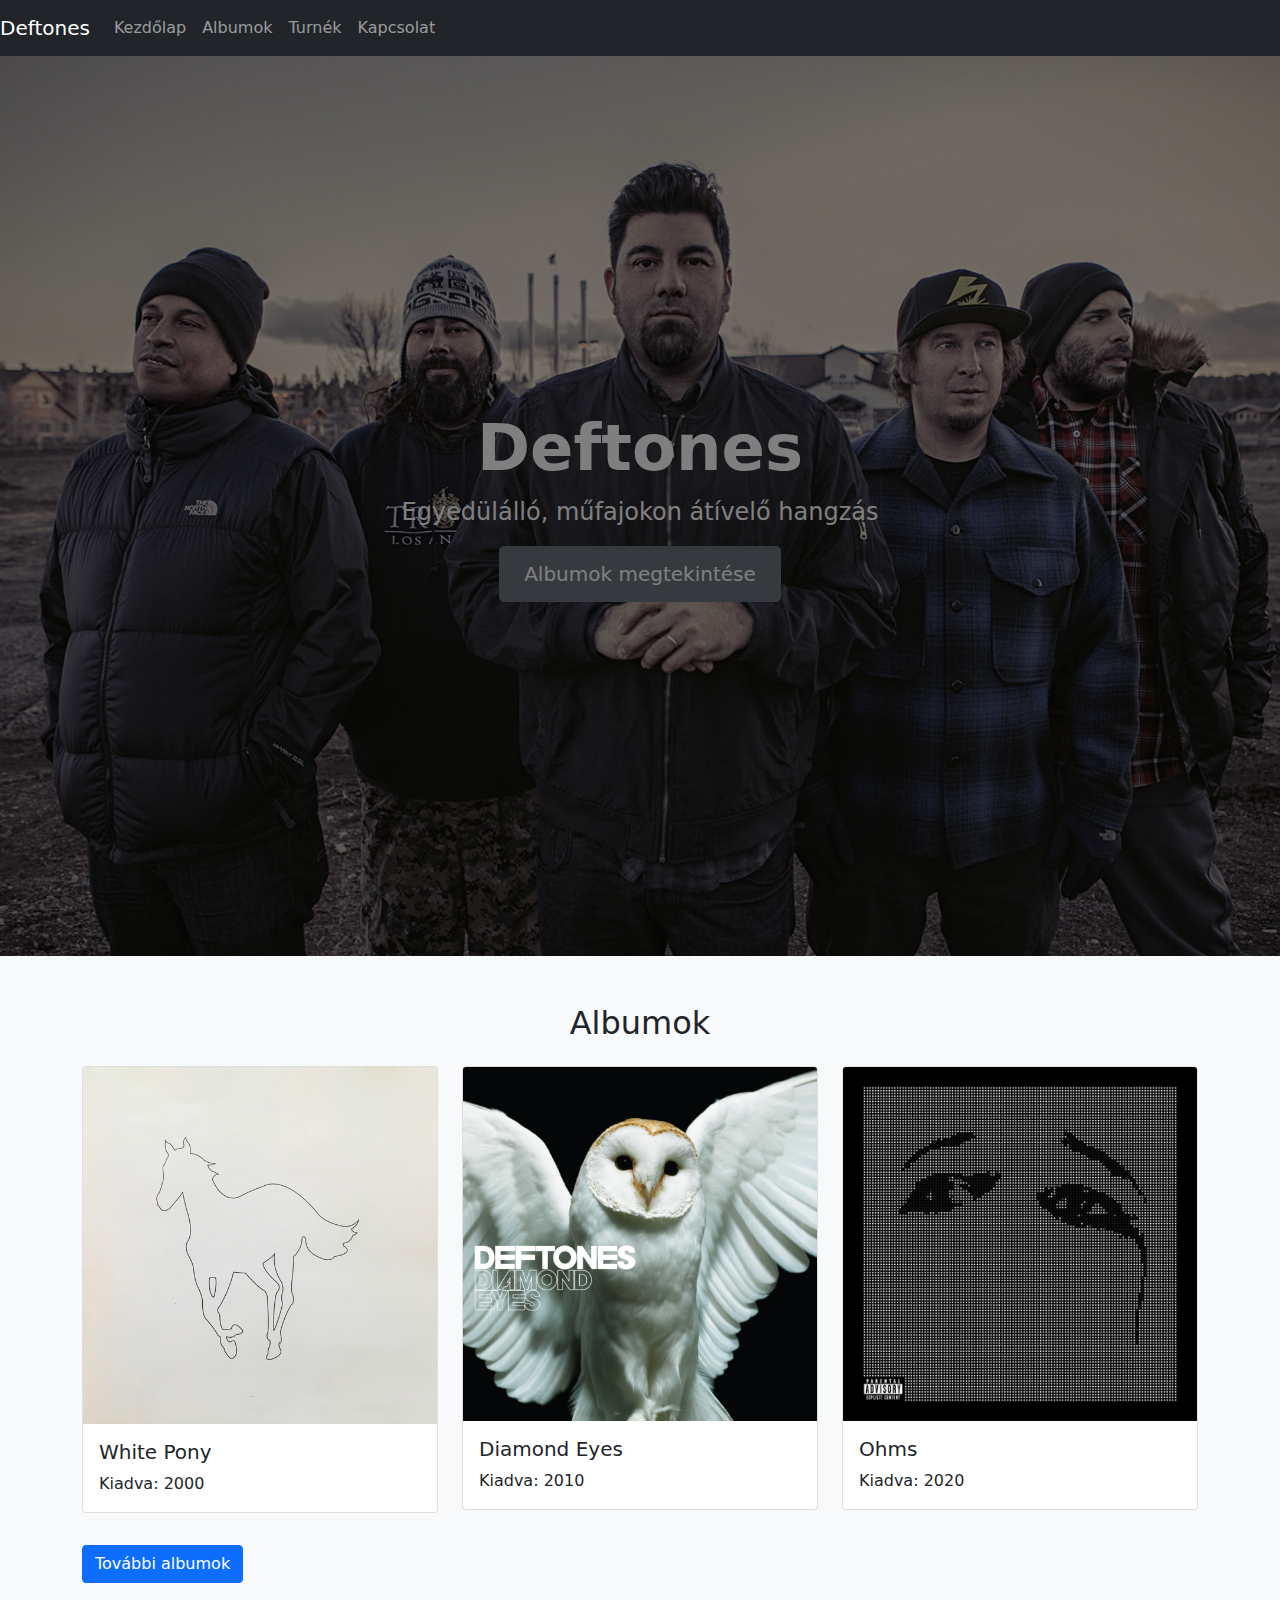
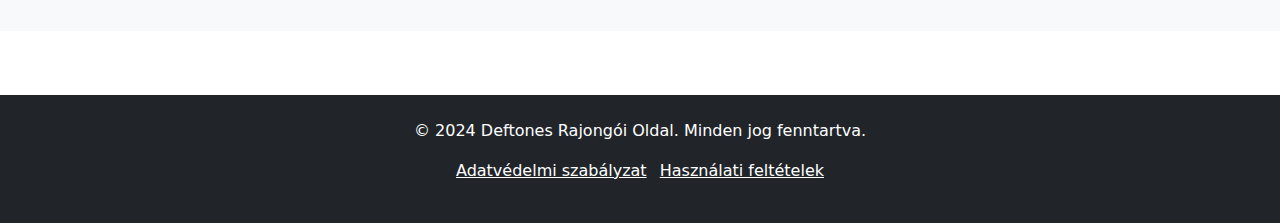
==== deftones/index.html @ 6b71d2ac "Alap fájlok feltöltve" ====
<!DOCTYPE html>
<html lang="hu">
<head>
    <meta charset="UTF-8">
    <meta name="viewport" content="width=device-width, initial-scale=1.0">
    <meta http-equiv="X-UA-Compatible" content="ie=edge">
    <link rel="stylesheet" href="bootstrap.min.css">
    <link rel="stylesheet" href="style.css">
    <title>Deftones Rajongói Oldal</title>
</head>
<body>
    <nav class="navbar navbar-expand-lg navbar-dark bg-dark">
        <a class="navbar-brand" href="#">Deftones</a>
        <button class="navbar-toggler" type="button" data-toggle="collapse" data-target="#navbarNav" aria-controls="navbarNav" aria-expanded="false" aria-label="Toggle navigation">
            <span class="navbar-toggler-icon"></span>
        </button>
        <div class="collapse navbar-collapse" id="navbarNav">
            <ul class="navbar-nav ml-auto">
                <li class="nav-item active">
                    <a class="nav-link" href="#">Kezdőlap</a>
                </li>
                <li class="nav-item">
                    <a class="nav-link" href="#albums">Albumok</a>
                </li>
                <li class="nav-item">
                    <a class="nav-link" href="#tours">Turnék</a>
                </li>
                <li class="nav-item">
                    <a class="nav-link" href="#contact">Kapcsolat</a>
                </li>
            </ul>
        </div>
    </nav>
    <header class="hero-section d-flex align-items-center justify-content-center">
        <div class="text-center">
            <h1 class="display-4 text-white">Deftones</h1>
            <p class="lead text-white">Egyedülálló, műfajokon átívelő hangzás</p>
            <a href="#albums" class="btn btn-secondary btn-lg">Albumok megtekintése</a>
        </div>
    </header>
    <section id="albums" class="py-5">
        <div class="container">
            <h2 class="text-center mb-4">Albumok</h2>
            <div class="row">
                <div class="col-md-4">
                    <div class="card">
                        <img src="kepek/whitepony.jpg" class="card-img-top" alt="White Pony lemezborító">
                        <div class="card-body">
                            <h5 class="card-title">White Pony</h5>
                            <p class="card-text">Kiadva: 2000</p>
                        </div>
                    </div>
                </div>
                <div class="col-md-4">
                    <div class="card">
                        <img src="kepek/diamondeyes.jpg" class="card-img-top" alt="Diamond Eyes lemezborító">
                        <div class="card-body">
                            <h5 class="card-title">Diamond Eyes</h5>
                            <p class="card-text">Kiadva: 2010</p>
                        </div>
                    </div>
                </div>
                <div class="col-md-4">
                    <div class="card">
                        <img src="kepek/ohms.jpg" class="card-img-top" alt="Ohms lemezborító">
                        <div class="card-body">
                            <h5 class="card-title">Ohms</h5>
                            <p class="card-text">Kiadva: 2020</p>
                        </div>
                    </div>
                </div>
            </div>
            <input type="checkbox" id="toggleInfo">
            <label for="toggleInfo" class="btn btn-primary">További albumok</label>
            <div id="moreInfo">
                <div class="row">
                    <div class="col-md-4">
                        <div class="card">
                            <img src="kepek/adrenaline.jpg" class="card-img-top" alt="Adrenaline lemezborító">
                            <div class="card-body">
                                <h5 class="card-title">Adrenaline</h5>
                                <p class="card-text">Kiadva: 1995</p>
                            </div>
                        </div>
                    </div>
                    <div class="col-md-4">
                        <div class="card">
                            <img src="kepek/aroundthefur.jpg" class="card-img-top" alt="Around the Fur lemezborító">
                            <div class="card-body">
                                <h5 class="card-title">Around the Fur</h5>
                                <p class="card-text">Kiadva: 1997</p>
                            </div>
                        </div>
                    </div>
                    <div class="col-md-4">
                        <div class="card">
                            <img src="kepek/deftones.jpg" class="card-img-top" alt="Önelnevezett Deftones lemezborító">
                            <div class="card-body">
                                <h5 class="card-title">Deftones</h5>
                                <p class="card-text">Kiadva: 2003</p>
                            </div>
                        </div>
                    </div>
                </div>
            </div>
        </div>
    </section>
    <footer class="bg-dark text-white py-4">
        <div class="container text-center">
            <p>&copy; 2024 Deftones Rajongói Oldal. Minden jog fenntartva.</p>
            <ul class="list-inline">
                <li class="list-inline-item"><a href="#" class="text-white">Adatvédelmi szabályzat</a></li>
                <li class="list-inline-item"><a href="#" class="text-white">Használati feltételek</a></li>
            </ul>
        </div>
    </footer>
</body>
</html>
---- deftones/style.css ----
.hero-section {
    height: 100vh;
    background-image: url('kepek/cover.jpg');
    background-size: cover;
    background-position: center;
    position: relative;
}

.hero-section::before {
    content: '';
    position: absolute;
    top: 0;
    left: 0;
    width: 100%;
    height: 100%;
    background: rgba(0, 0, 0, 0.5);
}

.hero-section h1 {
    font-size: 4rem;
    font-weight: bold;
}

.hero-section p {
    font-size: 1.5rem;
}

.btn-lg {
    padding: 0.75rem 1.5rem;
    font-size: 1.25rem;
}

#albums {
    background-color: #f8f9fa;
}

.card {
    margin-bottom: 2rem;
    transition: transform 0.3s;
}

.card:hover {
    transform: scale(1.05);
}

footer {
    margin-top: 4rem;
}



/* Hide the actual checkbox */
input[type="checkbox"] {
    display: none;
}

/* Initially hide the content */
#moreInfo {
    display: none;
}

/* When the checkbox is checked, show the content */
input[type="checkbox"]:checked + label + #moreInfo {
    display: block;
}

/* When the checkbox is checked, hide the button (label) */
input[type="checkbox"]:checked + label {
    display: none;
}

/* Optionally, add hover effect like Bootstrap button */
label:hover {
    background-color: #0056b3;
}
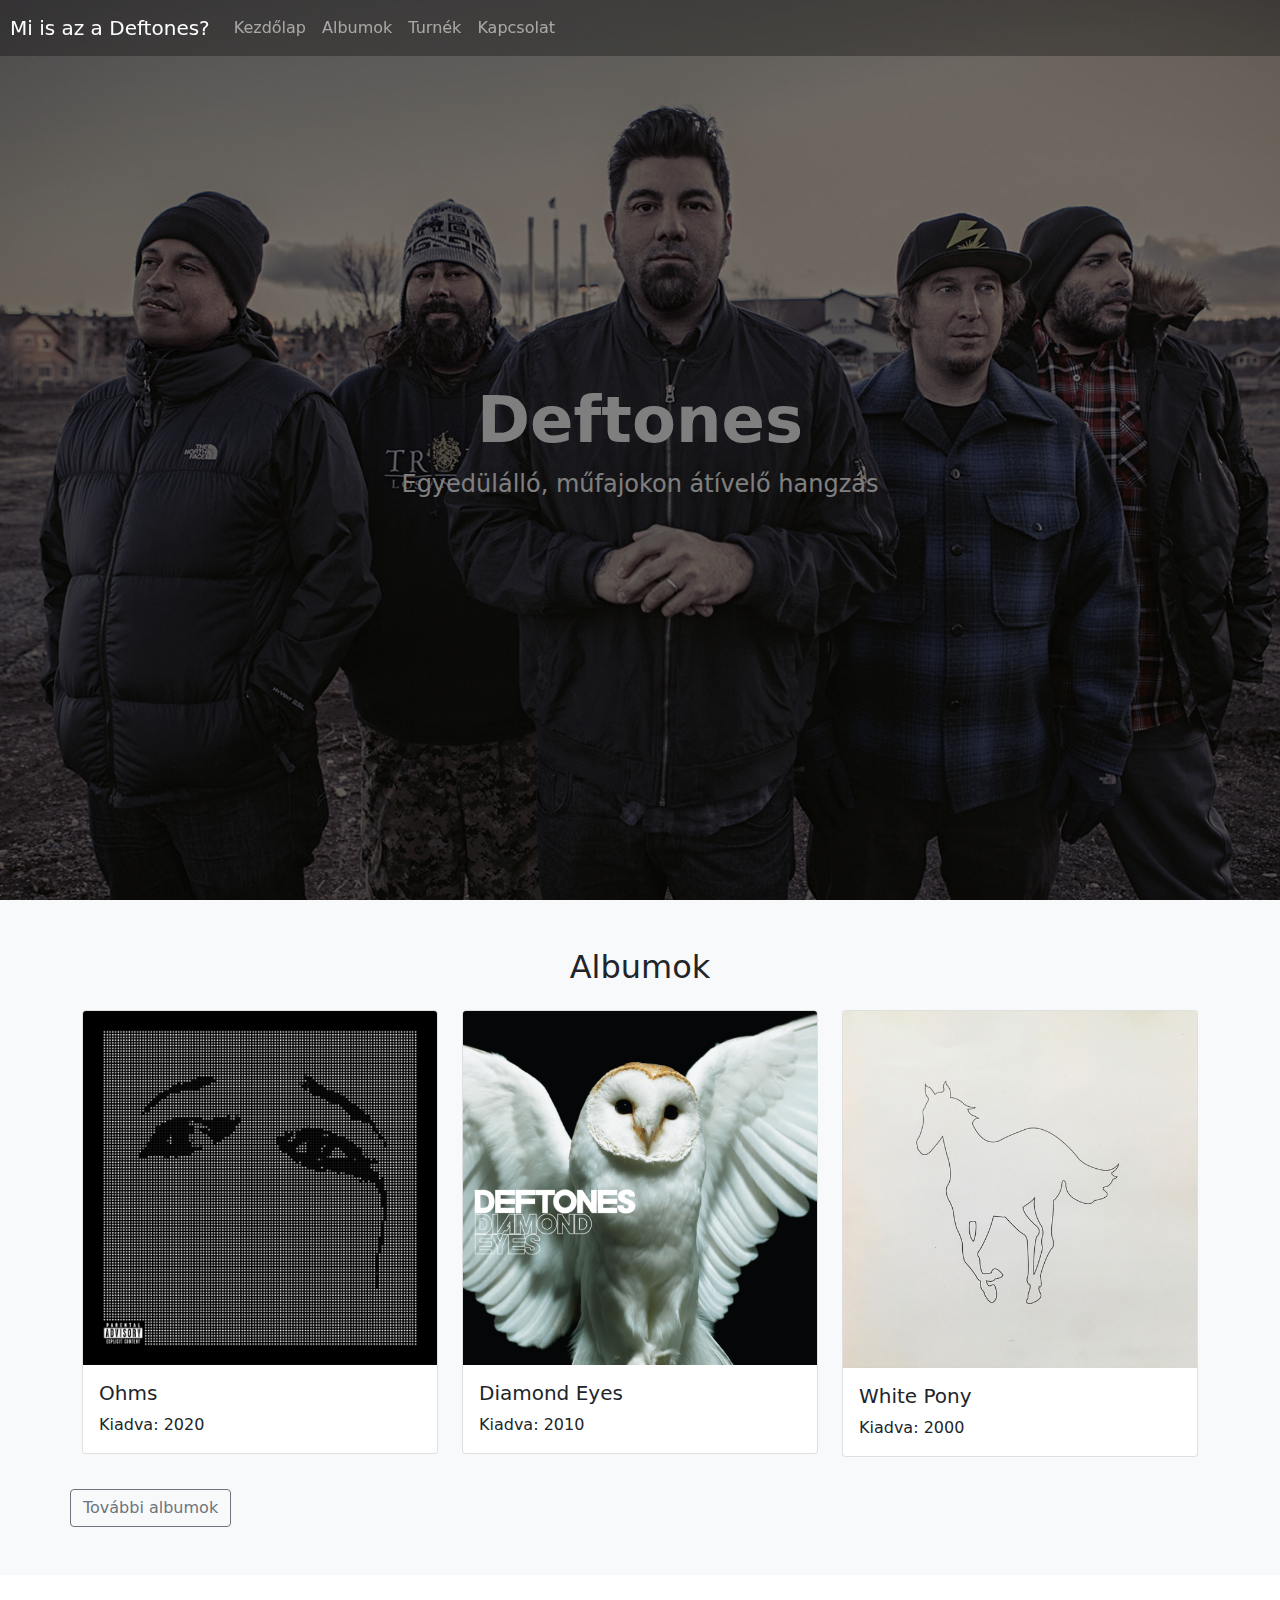
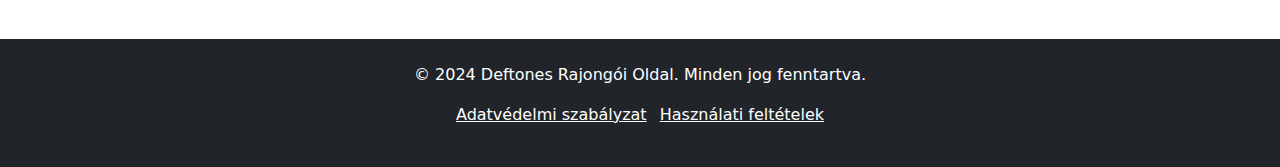
==== commit 242e4a60: "Wiki hozzáadva" ====
--- a/deftones/index.html
+++ b/deftones/index.html
@@ -9,15 +9,15 @@
     <title>Deftones Rajongói Oldal</title>
 </head>
 <body>
-    <nav class="navbar navbar-expand-lg navbar-dark bg-dark">
-        <a class="navbar-brand" href="#">Deftones</a>
+    <nav class="navbar navbar-expand-lg navbar-dark fixed-top">
+        <a class="navbar-brand" href="wiki.html" target="_self">Mi is az a Deftones?</a>
         <button class="navbar-toggler" type="button" data-toggle="collapse" data-target="#navbarNav" aria-controls="navbarNav" aria-expanded="false" aria-label="Toggle navigation">
             <span class="navbar-toggler-icon"></span>
         </button>
         <div class="collapse navbar-collapse" id="navbarNav">
             <ul class="navbar-nav ml-auto">
                 <li class="nav-item active">
-                    <a class="nav-link" href="#">Kezdőlap</a>
+                    <a class="nav-link" href="index.html">Kezdőlap</a>
                 </li>
                 <li class="nav-item">
                     <a class="nav-link" href="#albums">Albumok</a>
@@ -35,7 +35,6 @@
         <div class="text-center">
             <h1 class="display-4 text-white">Deftones</h1>
             <p class="lead text-white">Egyedülálló, műfajokon átívelő hangzás</p>
-            <a href="#albums" class="btn btn-secondary btn-lg">Albumok megtekintése</a>
         </div>
     </header>
     <section id="albums" class="py-5">
@@ -44,10 +43,10 @@
             <div class="row">
                 <div class="col-md-4">
                     <div class="card">
-                        <img src="kepek/whitepony.jpg" class="card-img-top" alt="White Pony lemezborító">
+                        <img src="kepek/ohms.jpg" class="card-img-top" alt="Ohms lemezborító">
                         <div class="card-body">
-                            <h5 class="card-title">White Pony</h5>
-                            <p class="card-text">Kiadva: 2000</p>
+                            <h5 class="card-title">Ohms</h5>
+                            <p class="card-text">Kiadva: 2020</p>
                         </div>
                     </div>
                 </div>
@@ -62,24 +61,52 @@
                 </div>
                 <div class="col-md-4">
                     <div class="card">
-                        <img src="kepek/ohms.jpg" class="card-img-top" alt="Ohms lemezborító">
+                        <img src="kepek/whitepony.jpg" class="card-img-top" alt="White Pony lemezborító">
                         <div class="card-body">
-                            <h5 class="card-title">Ohms</h5>
-                            <p class="card-text">Kiadva: 2020</p>
+                            <h5 class="card-title">White Pony</h5>
+                            <p class="card-text">Kiadva: 2000</p>
                         </div>
                     </div>
-                </div>
             </div>
             <input type="checkbox" id="toggleInfo">
-            <label for="toggleInfo" class="btn btn-primary">További albumok</label>
+            <label for="toggleInfo" class="btn btn-outline-secondary w-auto">További albumok</label>
             <div id="moreInfo">
                 <div class="row">
                     <div class="col-md-4">
                         <div class="card">
-                            <img src="kepek/adrenaline.jpg" class="card-img-top" alt="Adrenaline lemezborító">
+                            <img src="kepek/gore.png" class="card-img-top" alt="Gore lemezborító">
                             <div class="card-body">
-                                <h5 class="card-title">Adrenaline</h5>
-                                <p class="card-text">Kiadva: 1995</p>
+                                <h5 class="card-title">Gore</h5>
+                                <p class="card-text">Kiadva: 2016</p>
+                            </div>
+                        </div>
+                    </div>
+                    <div class="col-md-4">
+                        <div class="card">
+                            <img src="kepek/koinoyokan.jpg" class="card-img-top" alt="Koi No Yokan lemezborító">
+                            <div class="card-body">
+                                <h5 class="card-title">Koi No Yokan</h5>
+                                <p class="card-text">Kiadva: 2012</p>
+                            </div>
+                        </div>
+                    </div>
+                    <div class="col-md-4">
+                        <div class="card">
+                            <img src="kepek/saturdaynightwrist.jpg" class="card-img-top" alt="Saturday Night Wrist lemezborító">
+                            <div class="card-body">
+                                <h5 class="card-title">Saturday Night Wrist</h5>
+                                <p class="card-text">Kiadva: 2006</p>
+                            </div>
+                        </div>
+                    </div>
+                </div>
+                <div class="row">
+                    <div class="col-md-4">
+                        <div class="card">
+                            <img src="kepek/deftones.jpg" class="card-img-top" alt="Önelnevezett Deftones lemezborító">
+                            <div class="card-body">
+                                <h5 class="card-title">Deftones</h5>
+                                <p class="card-text">Kiadva: 2003</p>
                             </div>
                         </div>
                     </div>
@@ -94,10 +121,10 @@
                     </div>
                     <div class="col-md-4">
                         <div class="card">
-                            <img src="kepek/deftones.jpg" class="card-img-top" alt="Önelnevezett Deftones lemezborító">
+                            <img src="kepek/adrenaline.jpg" class="card-img-top" alt="Adrenaline lemezborító">
                             <div class="card-body">
-                                <h5 class="card-title">Deftones</h5>
-                                <p class="card-text">Kiadva: 2003</p>
+                                <h5 class="card-title">Adrenaline</h5>
+                                <p class="card-text">Kiadva: 1995</p>
                             </div>
                         </div>
                     </div>
--- a/deftones/style.css
+++ b/deftones/style.css
@@ -47,29 +47,40 @@
     margin-top: 4rem;
 }
 
+nav {
+    background-color: rgba(0, 0, 0, 0.3);
+    padding-left: 10px
+}
 
+nav .nav-link {
+    transition: color 0.3s ease;
+}
 
-/* Hide the actual checkbox */
+nav .nav-link:hover {
+    color: #ffffff;
+}
+
+/* Checkbox elrejtése */
 input[type="checkbox"] {
     display: none;
 }
 
-/* Initially hide the content */
+/* Több információ (albumok) kezdetleges elrejtése */
 #moreInfo {
     display: none;
 }
 
-/* When the checkbox is checked, show the content */
+/* Ha a checkbox be lett pipálva a "gomb" által, mutassa a többi albumot */
 input[type="checkbox"]:checked + label + #moreInfo {
     display: block;
 }
 
-/* When the checkbox is checked, hide the button (label) */
+/* Elrejti a gombot ha be van pipálva a checkbox */
 input[type="checkbox"]:checked + label {
     display: none;
 }
 
-/* Optionally, add hover effect like Bootstrap button */
+/* Hover effektus */
 label:hover {
     background-color: #0056b3;
 }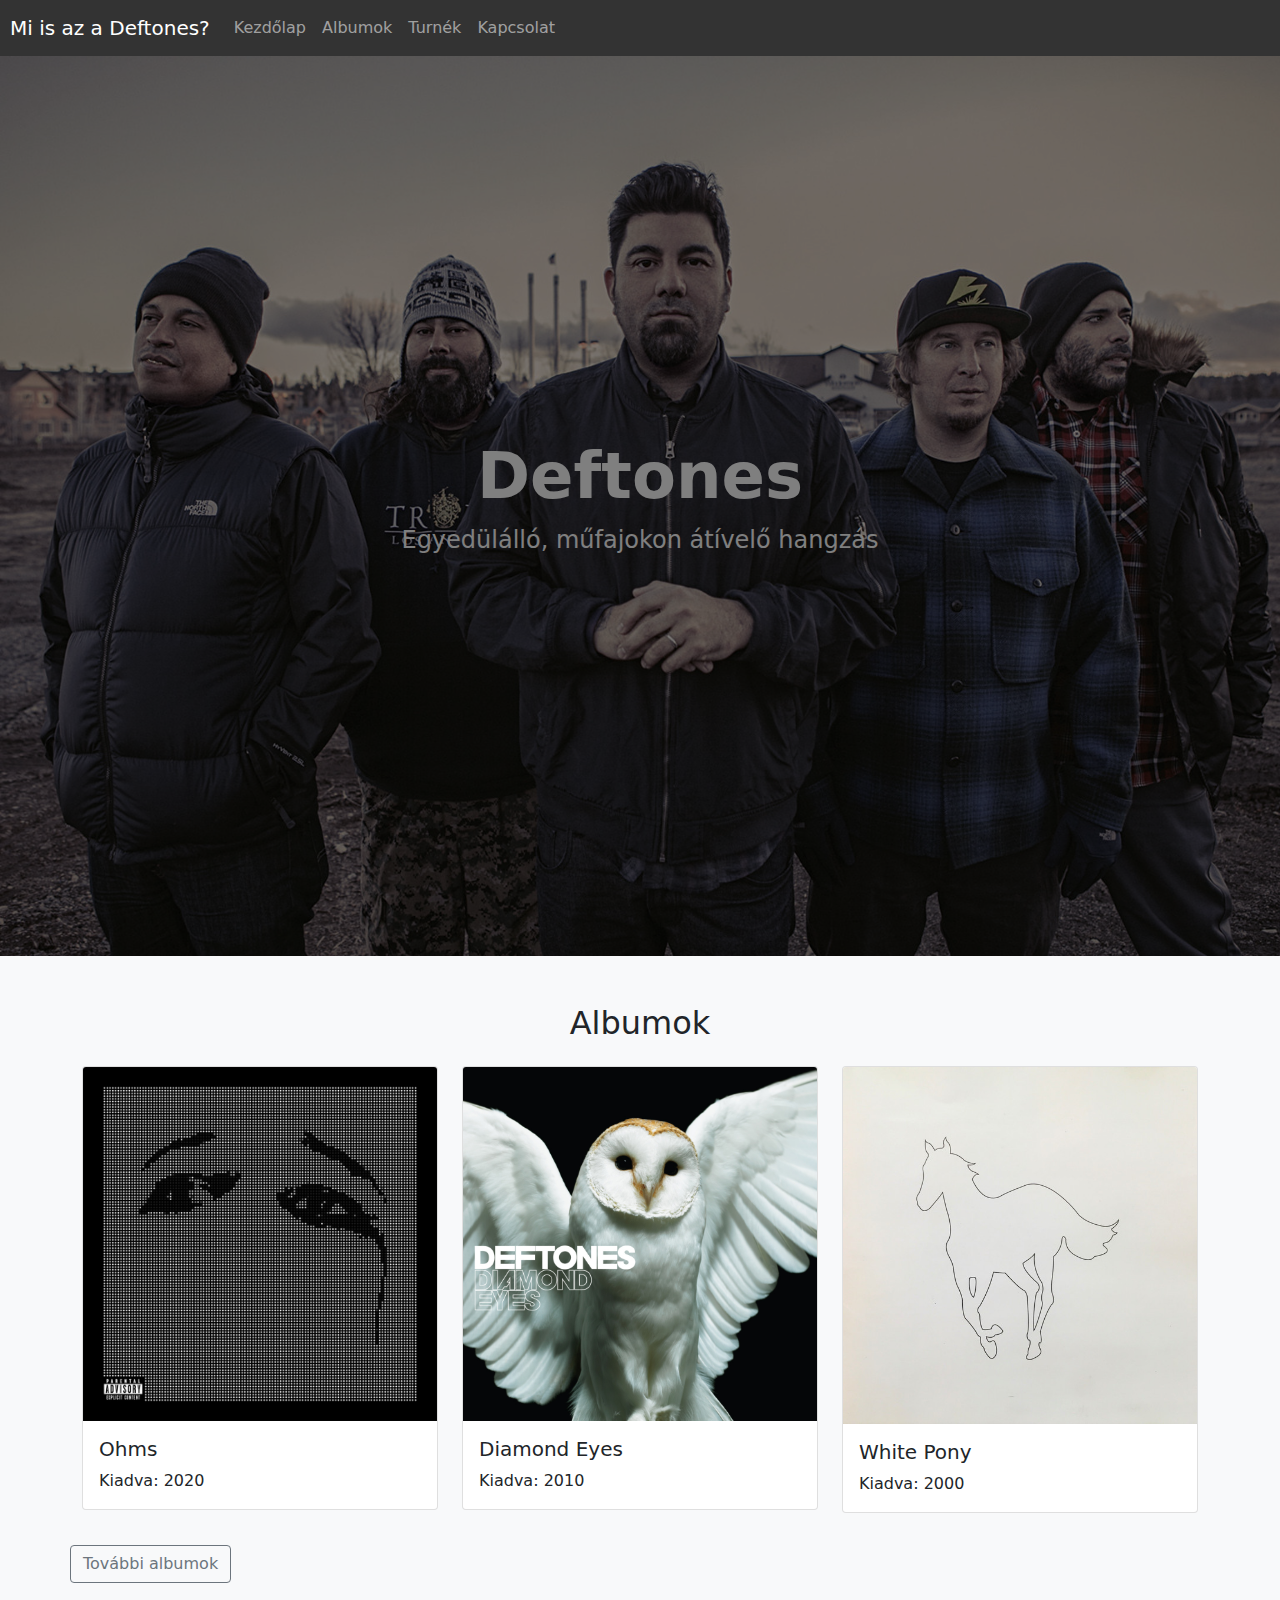
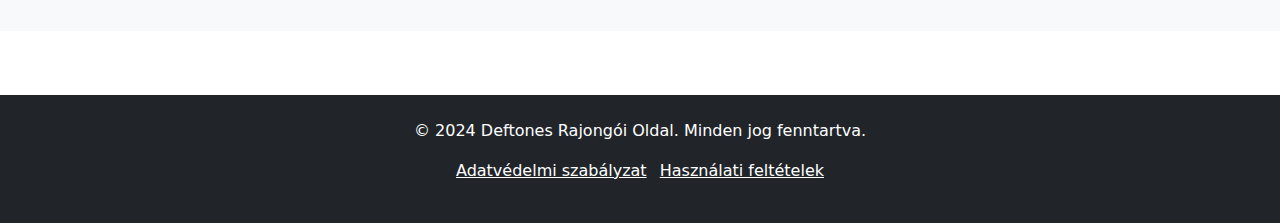
==== commit 521a1e57: "frissitések" ====
--- a/deftones/index.html
+++ b/deftones/index.html
@@ -9,7 +9,7 @@
     <title>Deftones Rajongói Oldal</title>
 </head>
 <body>
-    <nav class="navbar navbar-expand-lg navbar-dark fixed-top">
+    <nav class="navbar navbar-expand-lg navbar-dark">
         <a class="navbar-brand" href="wiki.html" target="_self">Mi is az a Deftones?</a>
         <button class="navbar-toggler" type="button" data-toggle="collapse" data-target="#navbarNav" aria-controls="navbarNav" aria-expanded="false" aria-label="Toggle navigation">
             <span class="navbar-toggler-icon"></span>
--- a/deftones/style.css
+++ b/deftones/style.css
@@ -1,3 +1,5 @@
+
+
 .hero-section {
     height: 100vh;
     background-image: url('kepek/cover.jpg');
@@ -48,7 +50,7 @@
 }
 
 nav {
-    background-color: rgba(0, 0, 0, 0.3);
+    background-color: rgba(0, 0, 0, 0.8);
     padding-left: 10px
 }
 
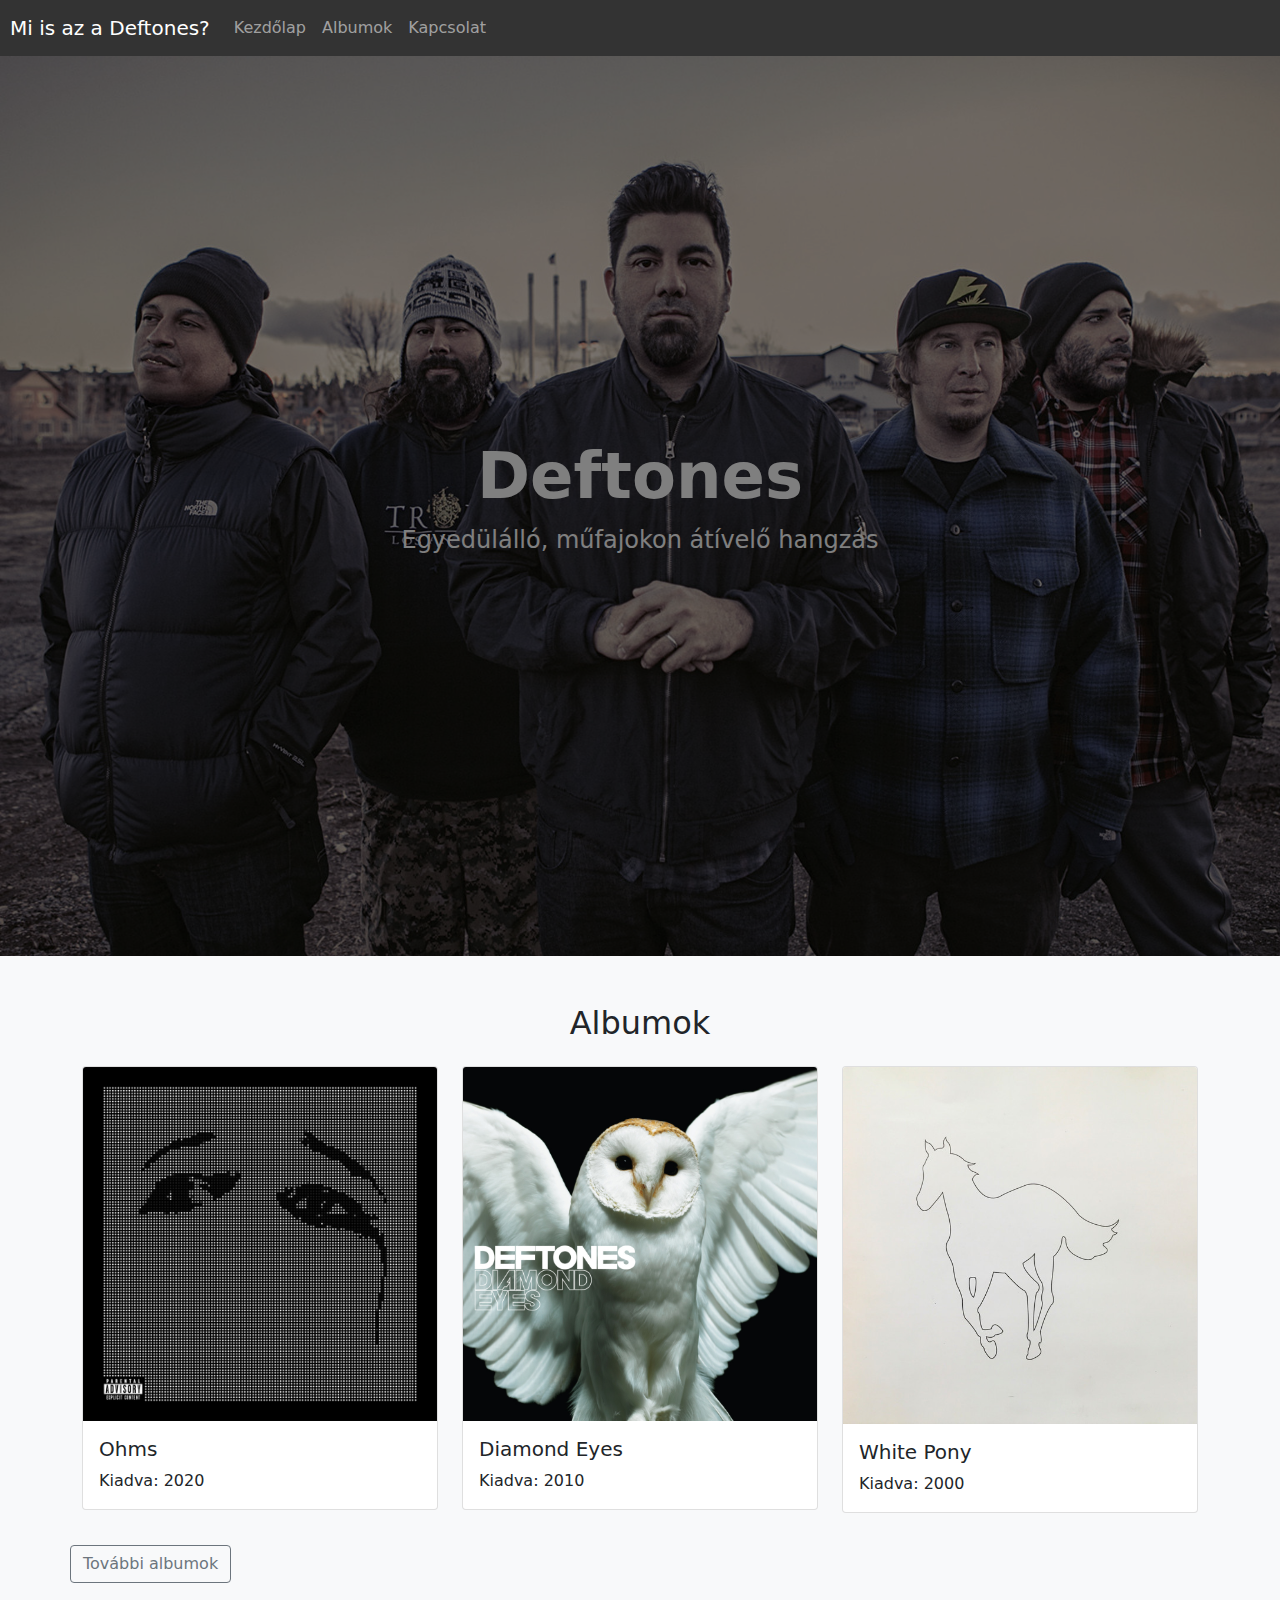
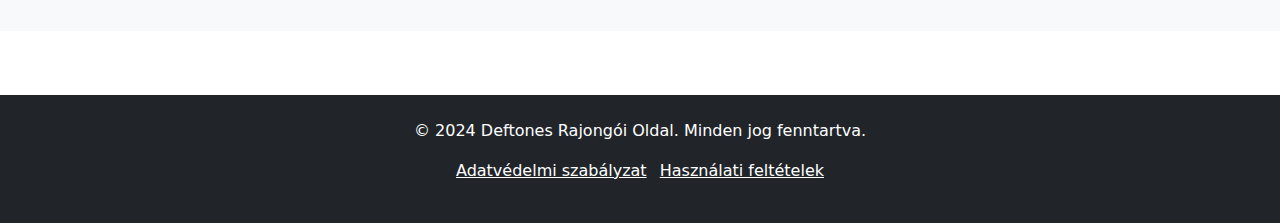
==== commit ec568832: "Add files via upload" ====
--- a/deftones/index.html
+++ b/deftones/index.html
@@ -23,10 +23,7 @@
                     <a class="nav-link" href="#albums">Albumok</a>
                 </li>
                 <li class="nav-item">
-                    <a class="nav-link" href="#tours">Turnék</a>
-                </li>
-                <li class="nav-item">
-                    <a class="nav-link" href="#contact">Kapcsolat</a>
+                    <a class="nav-link" href="contact.html">Kapcsolat</a>
                 </li>
             </ul>
         </div>
--- a/deftones/style.css
+++ b/deftones/style.css
@@ -1,5 +1,3 @@
-
-
 .hero-section {
     height: 100vh;
     background-image: url('kepek/cover.jpg');
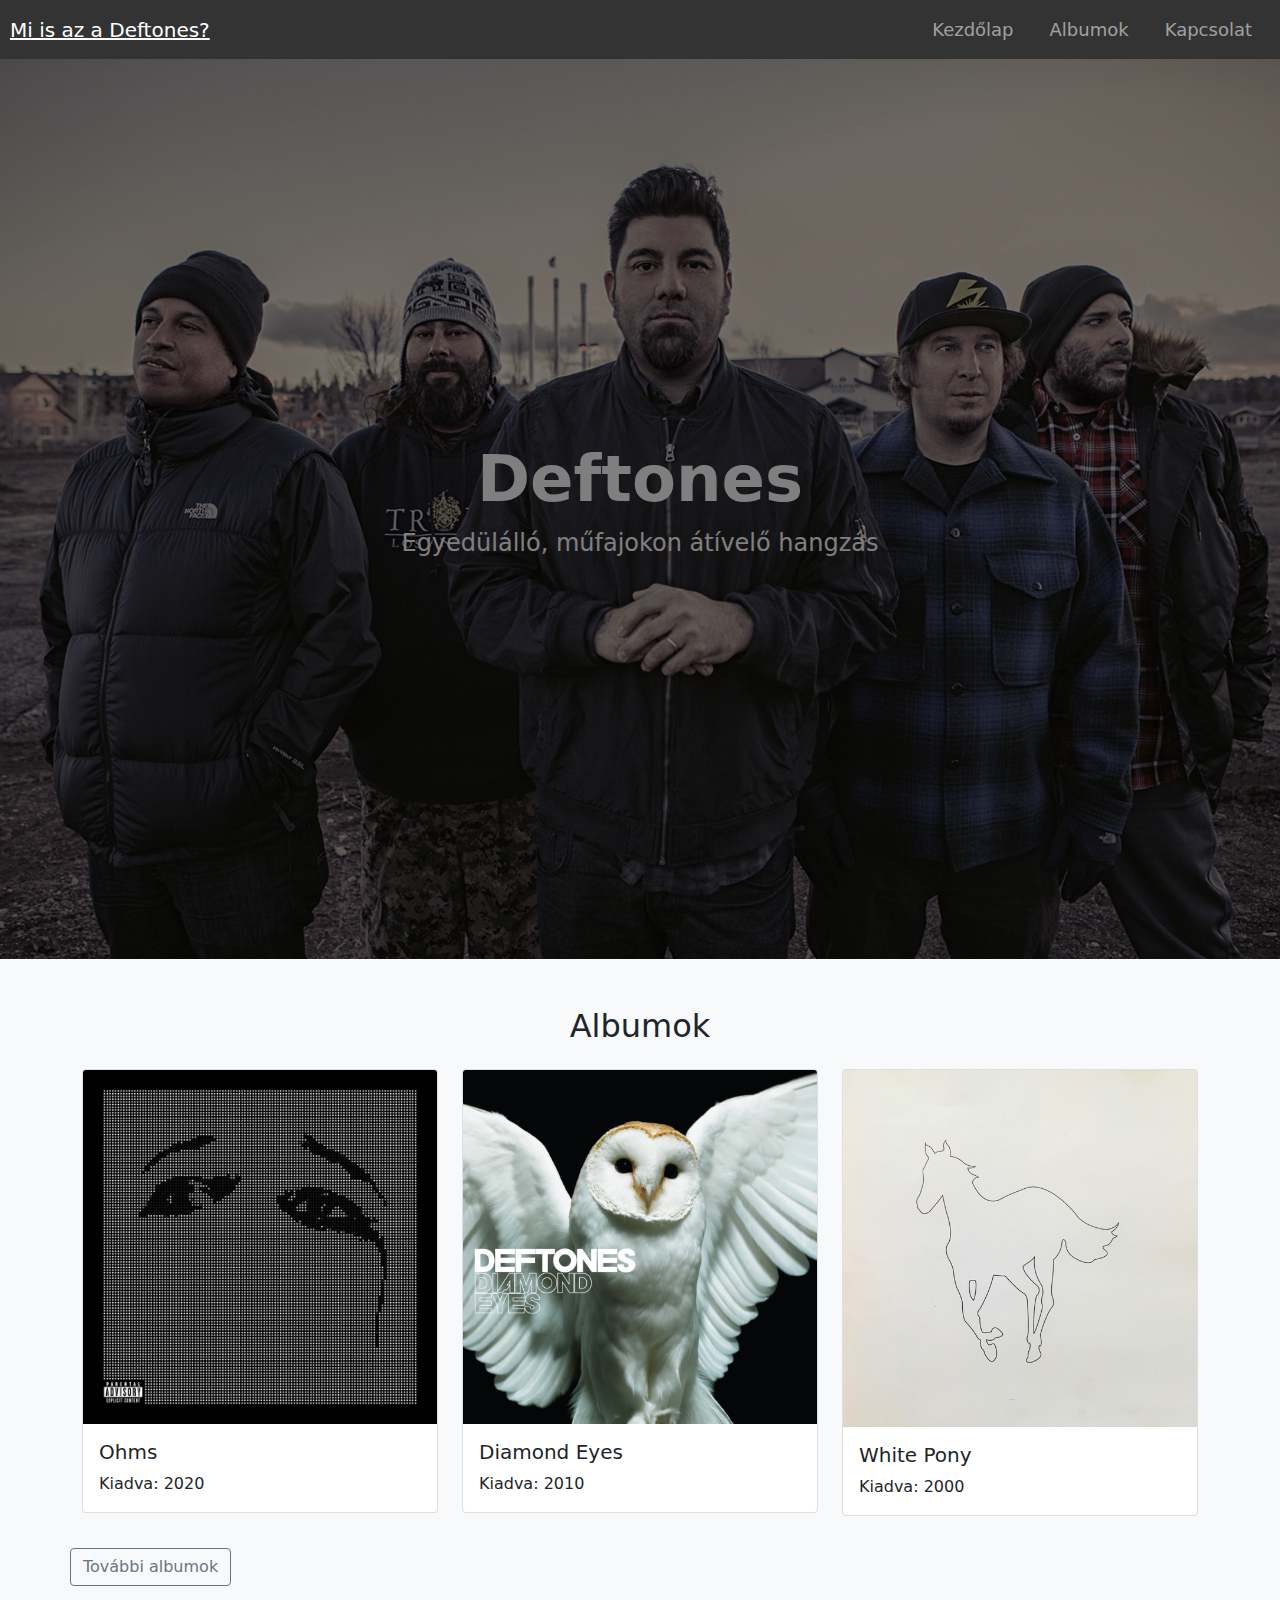
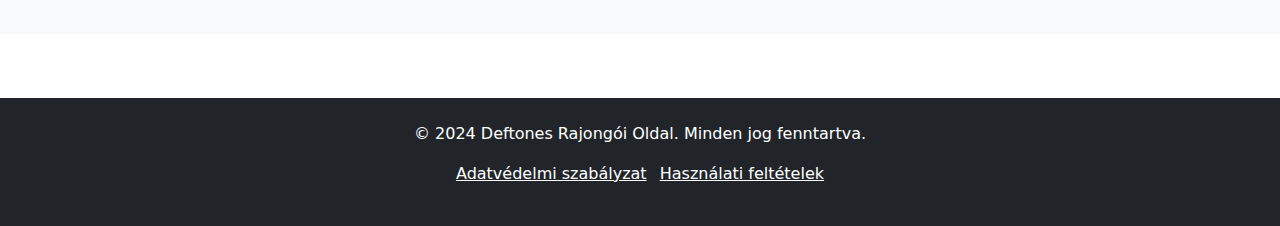
==== commit 7d4765ab: "hol marad a reszponzivitas?xd" ====
--- a/deftones/index.html
+++ b/deftones/index.html
@@ -6,16 +6,17 @@
     <meta http-equiv="X-UA-Compatible" content="ie=edge">
     <link rel="stylesheet" href="bootstrap.min.css">
     <link rel="stylesheet" href="style.css">
+    <script src="https://cdn.jsdelivr.net/npm/bootstrap@5.3.3/dist/js/bootstrap.bundle.min.js"></script>
     <title>Deftones Rajongói Oldal</title>
 </head>
 <body>
-    <nav class="navbar navbar-expand-lg navbar-dark">
-        <a class="navbar-brand" href="wiki.html" target="_self">Mi is az a Deftones?</a>
-        <button class="navbar-toggler" type="button" data-toggle="collapse" data-target="#navbarNav" aria-controls="navbarNav" aria-expanded="false" aria-label="Toggle navigation">
+    <nav class="navbar navbar-expand-md navbar-dark">
+        <a class="navbar-brand" href="wiki.html" target="_self" id="wikiTitle">Mi is az a Deftones?</a>
+        <button class="navbar-toggler" type="button" data-bs-toggle="collapse" data-bs-target="#navbarNav" aria-controls="navbarNav" aria-expanded="false" aria-label="Toggle navigation">
             <span class="navbar-toggler-icon"></span>
         </button>
         <div class="collapse navbar-collapse" id="navbarNav">
-            <ul class="navbar-nav ml-auto">
+            <ul class="navbar-nav justify-content-end ms-auto">
                 <li class="nav-item active">
                     <a class="nav-link" href="index.html">Kezdőlap</a>
                 </li>
@@ -38,27 +39,27 @@
         <div class="container">
             <h2 class="text-center mb-4">Albumok</h2>
             <div class="row">
-                <div class="col-md-4">
+                <div class="col-sm-12 col-md-4">
                     <div class="card">
-                        <img src="kepek/ohms.jpg" class="card-img-top" alt="Ohms lemezborító">
+                        <a href="https://www.youtube.com/playlist?list=OLAK5uy_mZprjFJIuHokkJXb-jZYkpzJXDE5sJryk"><img src="kepek/ohms.jpg" class="card-img-top" title="Album meghallgatása" alt="Ohms lemezborító"></a>
                         <div class="card-body">
                             <h5 class="card-title">Ohms</h5>
                             <p class="card-text">Kiadva: 2020</p>
                         </div>
                     </div>
                 </div>
-                <div class="col-md-4">
+                <div class="col-sm-12 col-md-4">
                     <div class="card">
-                        <img src="kepek/diamondeyes.jpg" class="card-img-top" alt="Diamond Eyes lemezborító">
+                        <a href="https://www.youtube.com/playlist?list=OLAK5uy_kxPAqEp09ckqnr4Qje4tkzgz-xbYqVJw4"><img src="kepek/diamondeyes.jpg" class="card-img-top" alt="Diamond Eyes lemezborító"></a>
                         <div class="card-body">
                             <h5 class="card-title">Diamond Eyes</h5>
                             <p class="card-text">Kiadva: 2010</p>
                         </div>
                     </div>
                 </div>
-                <div class="col-md-4">
+                <div class="col-sm-12 col-md-4">
                     <div class="card">
-                        <img src="kepek/whitepony.jpg" class="card-img-top" alt="White Pony lemezborító">
+                        <a href="https://www.youtube.com/playlist?list=OLAK5uy_n5yg1-yWuM9Teizho4kKZqmaizfzmNpyY"><img src="kepek/whitepony.jpg" class="card-img-top" alt="White Pony lemezborító"></a>
                         <div class="card-body">
                             <h5 class="card-title">White Pony</h5>
                             <p class="card-text">Kiadva: 2000</p>
@@ -69,27 +70,27 @@
             <label for="toggleInfo" class="btn btn-outline-secondary w-auto">További albumok</label>
             <div id="moreInfo">
                 <div class="row">
-                    <div class="col-md-4">
+                    <div class="col-sm-12 col-md-4">
                         <div class="card">
-                            <img src="kepek/gore.png" class="card-img-top" alt="Gore lemezborító">
+                            <a href="https://www.youtube.com/playlist?list=OLAK5uy_lXoCNu5FsECgHdijXREpvSq-ug0WKtK7A"><img src="kepek/gore.png" class="card-img-top" alt="Gore lemezborító"></a>
                             <div class="card-body">
                                 <h5 class="card-title">Gore</h5>
                                 <p class="card-text">Kiadva: 2016</p>
                             </div>
                         </div>
                     </div>
-                    <div class="col-md-4">
+                    <div class="col-sm-12 col-md-4">
                         <div class="card">
-                            <img src="kepek/koinoyokan.jpg" class="card-img-top" alt="Koi No Yokan lemezborító">
+                            <a href="https://www.youtube.com/playlist?list=OLAK5uy_m8qwAmkBRqXs450MgGD8azOJ-pXXtbdAA"><img src="kepek/koinoyokan.jpg" class="card-img-top" alt="Koi No Yokan lemezborító"></a>
                             <div class="card-body">
                                 <h5 class="card-title">Koi No Yokan</h5>
                                 <p class="card-text">Kiadva: 2012</p>
                             </div>
                         </div>
                     </div>
-                    <div class="col-md-4">
+                    <div class="col-sm-12 col-md-4">
                         <div class="card">
-                            <img src="kepek/saturdaynightwrist.jpg" class="card-img-top" alt="Saturday Night Wrist lemezborító">
+                            <a href="https://www.youtube.com/playlist?list=OLAK5uy_mXQLAimzgEEvSSmdfcYM3q2m-IQwEhQNs"><img src="kepek/saturdaynightwrist.jpg" class="card-img-top" alt="Saturday Night Wrist lemezborító"></a>
                             <div class="card-body">
                                 <h5 class="card-title">Saturday Night Wrist</h5>
                                 <p class="card-text">Kiadva: 2006</p>
@@ -98,27 +99,27 @@
                     </div>
                 </div>
                 <div class="row">
-                    <div class="col-md-4">
+                    <div class="col-sm-12 col-md-4">
                         <div class="card">
-                            <img src="kepek/deftones.jpg" class="card-img-top" alt="Önelnevezett Deftones lemezborító">
+                            <a href="https://www.youtube.com/playlist?list=OLAK5uy_mX8dJT4lh9jPSEbHYw3K7Cj7CqqHAM8wE"><img src="kepek/deftones.jpg" class="card-img-top" alt="Önelnevezett Deftones lemezborító"></a>
                             <div class="card-body">
                                 <h5 class="card-title">Deftones</h5>
                                 <p class="card-text">Kiadva: 2003</p>
                             </div>
                         </div>
                     </div>
-                    <div class="col-md-4">
+                    <div class="col-sm-12 col-md-4">
                         <div class="card">
-                            <img src="kepek/aroundthefur.jpg" class="card-img-top" alt="Around the Fur lemezborító">
+                            <a href="https://www.youtube.com/playlist?list=OLAK5uy_nRSkRJt8rcj69IxpxI4GP1ilibtxJmoBg"><img src="kepek/aroundthefur.jpg" class="card-img-top" alt="Around the Fur lemezborító"></a>
                             <div class="card-body">
                                 <h5 class="card-title">Around the Fur</h5>
                                 <p class="card-text">Kiadva: 1997</p>
                             </div>
                         </div>
                     </div>
-                    <div class="col-md-4">
+                    <div class="col-sm-12 col-md-4">
                         <div class="card">
-                            <img src="kepek/adrenaline.jpg" class="card-img-top" alt="Adrenaline lemezborító">
+                            <a href="https://www.youtube.com/playlist?list=OLAK5uy_lCqYRwyMPXoKn_JNS8ZVaNdJDzZze2Y1k"><img src="kepek/adrenaline.jpg" class="card-img-top" alt="Adrenaline lemezborító"></a>
                             <div class="card-body">
                                 <h5 class="card-title">Adrenaline</h5>
                                 <p class="card-text">Kiadva: 1995</p>
--- a/deftones/style.css
+++ b/deftones/style.css
@@ -49,7 +49,12 @@
 
 nav {
     background-color: rgba(0, 0, 0, 0.8);
-    padding-left: 10px
+    padding: 0px 10px 0 10px;
+}
+
+.navbar li {
+    padding: 0 10px;
+    font-size: 18px;
 }
 
 nav .nav-link {
@@ -83,4 +88,8 @@
 /* Hover effektus */
 label:hover {
     background-color: #0056b3;
+}
+
+#wikiTitle {
+	text-decoration: underline;
 }